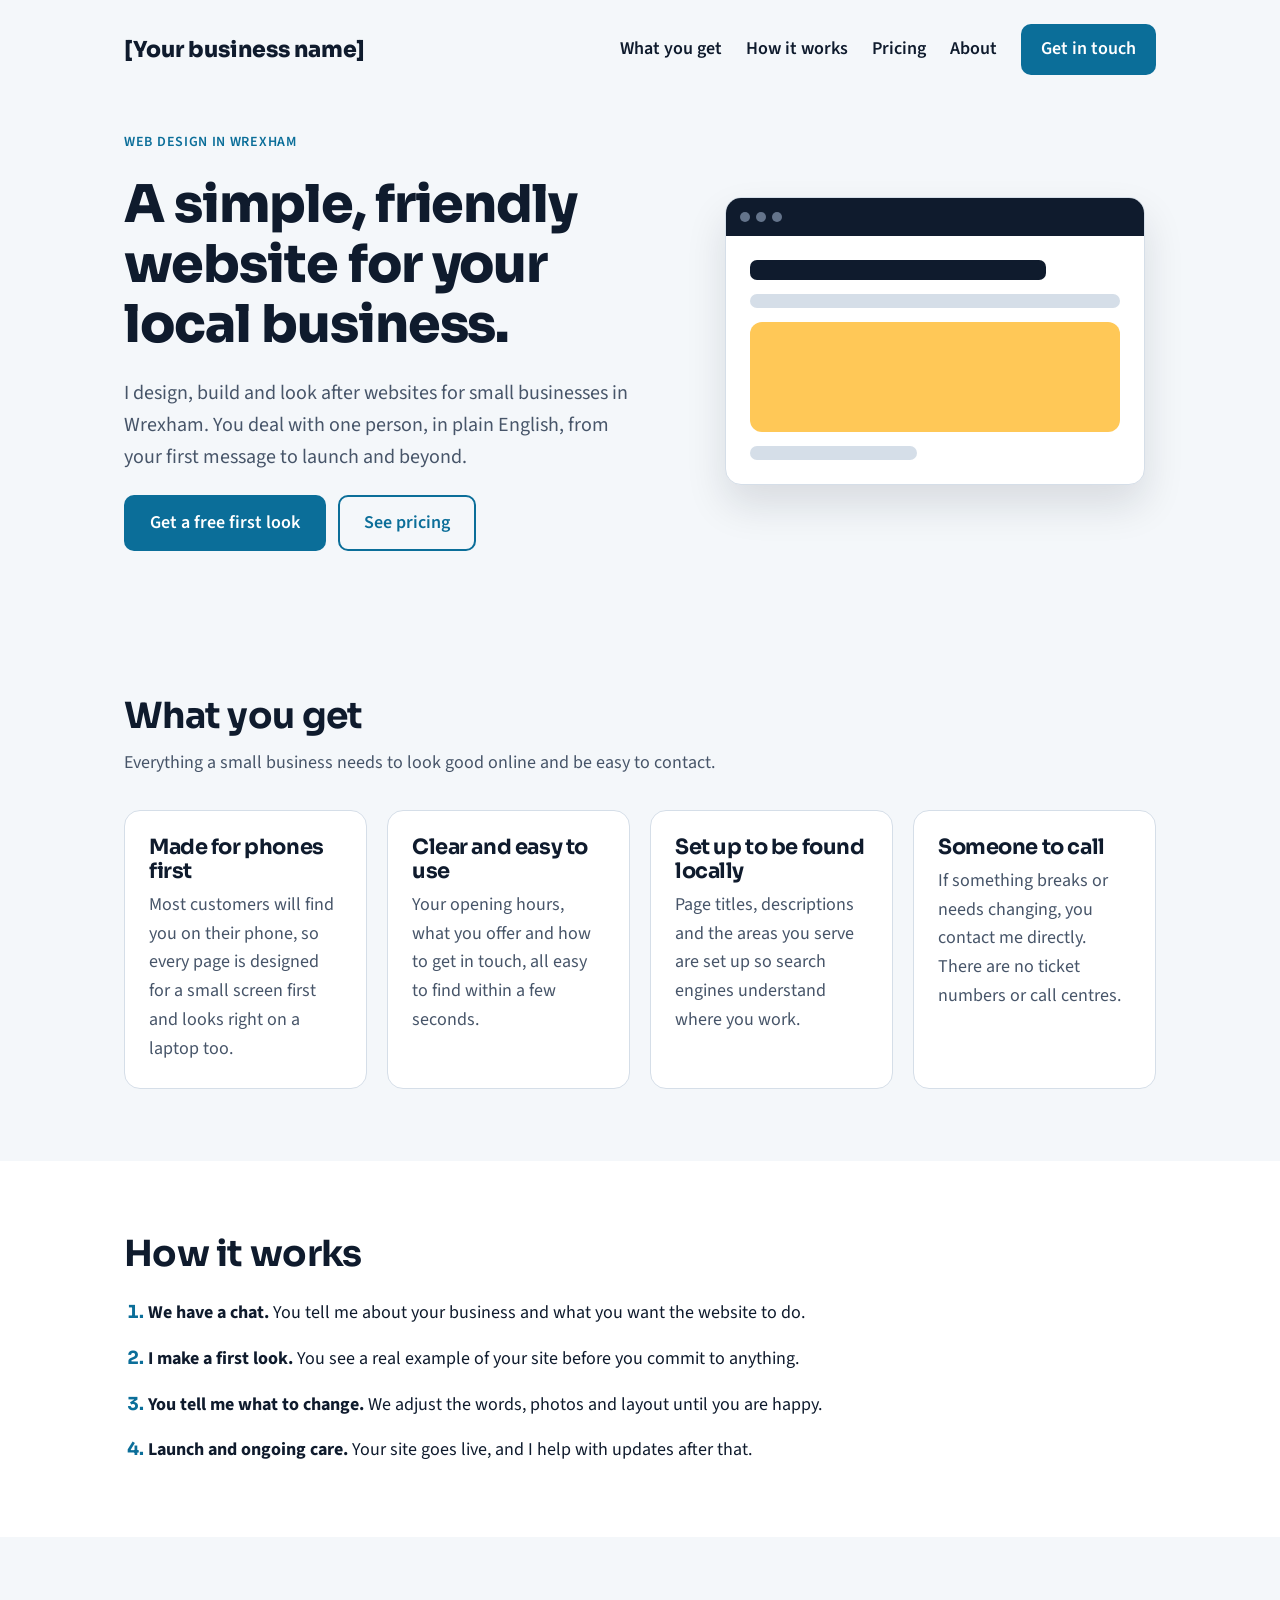
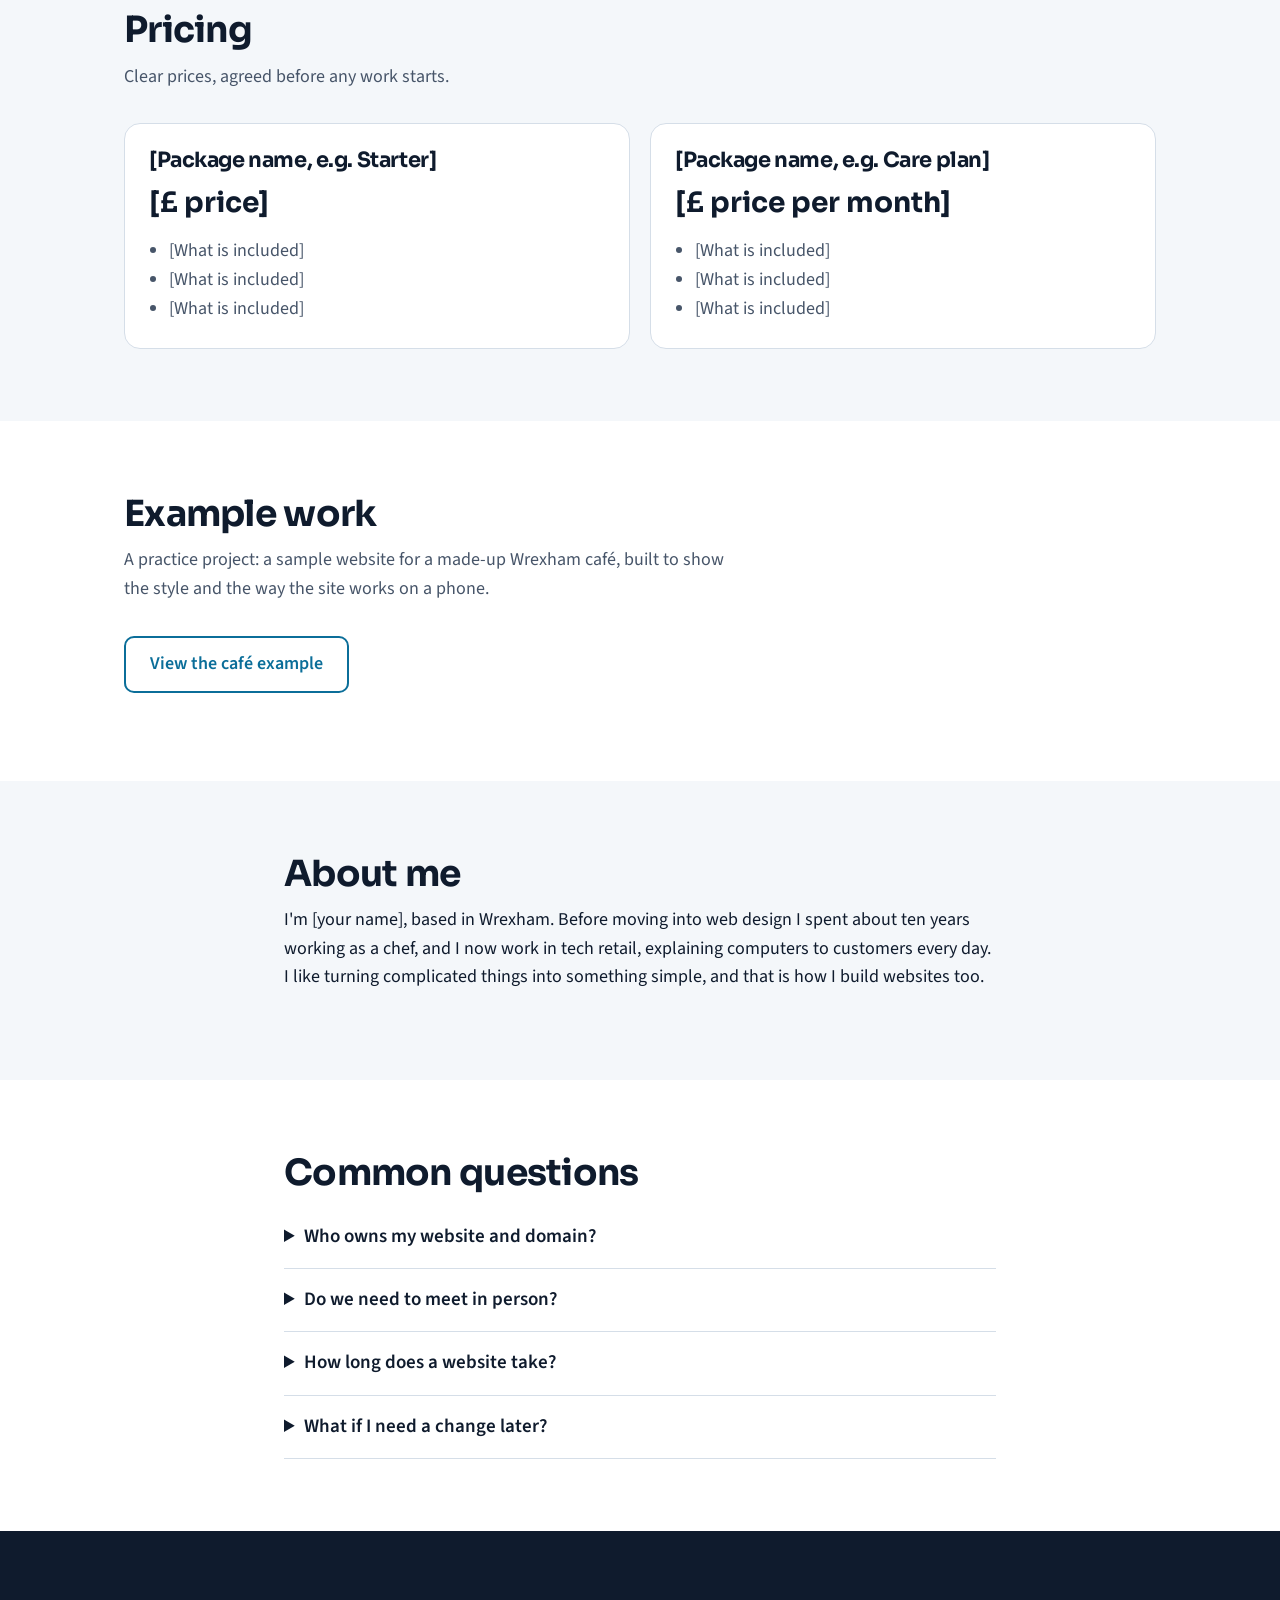
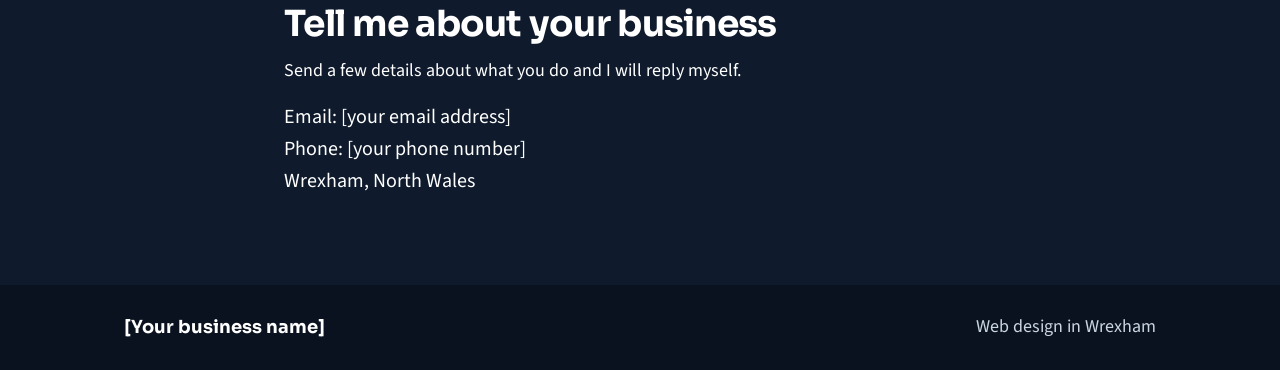
==== index.html @ 9fd96e90 "Add first version of the business website" ====
<!DOCTYPE html>
<html lang="en-GB">
<head>
  <meta charset="utf-8">
  <meta name="viewport" content="width=device-width, initial-scale=1">
  <title>Web design for Wrexham businesses</title>
  <meta name="description" content="Simple, friendly websites for small businesses in Wrexham, made and looked after by one local person.">
  <link rel="preconnect" href="https://fonts.googleapis.com">
  <link rel="stylesheet" href="https://fonts.googleapis.com/css2?family=Sora:wght@600;700;800&family=Source+Sans+3:wght@400;600&display=swap">
  <link rel="stylesheet" href="styles.css">
</head>
<body>

  <!-- HOW TO EDIT: anything in [square brackets] is a placeholder. Replace it with your real details. -->

  <header class="site-header">
    <a class="brand" href="#top">[Your business name]</a>
    <nav>
      <a href="#services">What you get</a>
      <a href="#process">How it works</a>
      <a href="#pricing">Pricing</a>
      <a href="#about">About</a>
      <a class="button" href="#contact">Get in touch</a>
    </nav>
  </header>

  <main>
    <section id="top" class="hero">
      <div class="hero-text">
        <p class="eyebrow">Web design in Wrexham</p>
        <h1>A simple, friendly website for your local business.</h1>
        <p class="lead">I design, build and look after websites for small businesses in Wrexham. You deal with one person, in plain English, from your first message to launch and beyond.</p>
        <div class="button-row">
          <a class="button" href="#contact">Get a free first look</a>
          <a class="button outline" href="#pricing">See pricing</a>
        </div>
      </div>
      <div class="hero-card" aria-hidden="true">
        <div class="browser">
          <div class="browser-bar"><span></span><span></span><span></span></div>
          <div class="browser-body">
            <div class="line wide"></div>
            <div class="line"></div>
            <div class="block"></div>
            <div class="line short"></div>
          </div>
        </div>
      </div>
    </section>

    <section id="services" class="section">
      <div class="container">
        <h2>What you get</h2>
        <p class="section-intro">Everything a small business needs to look good online and be easy to contact.</p>
        <div class="cards">
          <article class="card">
            <h3>Made for phones first</h3>
            <p>Most customers will find you on their phone, so every page is designed for a small screen first and looks right on a laptop too.</p>
          </article>
          <article class="card">
            <h3>Clear and easy to use</h3>
            <p>Your opening hours, what you offer and how to get in touch, all easy to find within a few seconds.</p>
          </article>
          <article class="card">
            <h3>Set up to be found locally</h3>
            <p>Page titles, descriptions and the areas you serve are set up so search engines understand where you work.</p>
          </article>
          <article class="card">
            <h3>Someone to call</h3>
            <p>If something breaks or needs changing, you contact me directly. There are no ticket numbers or call centres.</p>
          </article>
        </div>
      </div>
    </section>

    <section id="process" class="section alt">
      <div class="container">
        <h2>How it works</h2>
        <ol class="steps">
          <li><strong>We have a chat.</strong> You tell me about your business and what you want the website to do.</li>
          <li><strong>I make a first look.</strong> You see a real example of your site before you commit to anything.</li>
          <li><strong>You tell me what to change.</strong> We adjust the words, photos and layout until you are happy.</li>
          <li><strong>Launch and ongoing care.</strong> Your site goes live, and I help with updates after that.</li>
        </ol>
      </div>
    </section>

    <section id="pricing" class="section">
      <div class="container">
        <h2>Pricing</h2>
        <p class="section-intro">Clear prices, agreed before any work starts.</p>
        <div class="cards two">
          <article class="card">
            <h3>[Package name, e.g. Starter]</h3>
            <p class="price">[£ price]</p>
            <ul>
              <li>[What is included]</li>
              <li>[What is included]</li>
              <li>[What is included]</li>
            </ul>
          </article>
          <article class="card">
            <h3>[Package name, e.g. Care plan]</h3>
            <p class="price">[£ price per month]</p>
            <ul>
              <li>[What is included]</li>
              <li>[What is included]</li>
              <li>[What is included]</li>
            </ul>
          </article>
        </div>
      </div>
    </section>

    <section id="work" class="section alt">
      <div class="container">
        <h2>Example work</h2>
        <p class="section-intro">A practice project: a sample website for a made-up Wrexham café, built to show the style and the way the site works on a phone.</p>
        <p><a class="button outline" href="[link to your practice site]">View the café example</a></p>
      </div>
    </section>

    <section id="about" class="section">
      <div class="container narrow">
        <h2>About me</h2>
        <!-- DRAFT: check this is true and say it in your own words before publishing. -->
        <p>I'm [your name], based in Wrexham. Before moving into web design I spent about ten years working as a chef, and I now work in tech retail, explaining computers to customers every day. I like turning complicated things into something simple, and that is how I build websites too.</p>
      </div>
    </section>

    <section class="section alt">
      <div class="container narrow">
        <h2>Common questions</h2>
        <details>
          <summary>Who owns my website and domain?</summary>
          <p>[Check and confirm: for example, "You do. Your domain is registered in your name."]</p>
        </details>
        <details>
          <summary>Do we need to meet in person?</summary>
          <p>[Your answer, e.g. "Happy to meet locally, or we can do everything by phone and email."]</p>
        </details>
        <details>
          <summary>How long does a website take?</summary>
          <p>[Your typical timescale]</p>
        </details>
        <details>
          <summary>What if I need a change later?</summary>
          <p>[Your answer, e.g. "Just message me and I will make it."]</p>
        </details>
      </div>
    </section>

    <section id="contact" class="section contact">
      <div class="container narrow">
        <h2>Tell me about your business</h2>
        <p>Send a few details about what you do and I will reply myself.</p>
        <p class="contact-lines">
          Email: [your email address]<br>
          Phone: [your phone number]<br>
          Wrexham, North Wales
        </p>
      </div>
    </section>
  </main>

  <footer class="site-footer">
    <div class="container footer-inner">
      <span class="brand-small">[Your business name]</span>
      <span>Web design in Wrexham</span>
    </div>
  </footer>

</body>
</html>
---- styles.css ----
/* The colours and fonts are listed here. Change them and the whole site changes. */
:root {
  --ink: #0F1B2D;
  --ground: #F4F7FA;
  --white: #FFFFFF;
  --accent: #0B6E99;
  --accent-dark: #084F70;
  --highlight: #FFC857;
  --muted: #475569;
  --line: #D5DEE8;
  --display: 'Sora', system-ui, sans-serif;
  --body: 'Source Sans 3', system-ui, sans-serif;
}

* { box-sizing: border-box; }

body {
  margin: 0;
  background: var(--ground);
  color: var(--ink);
  font-family: var(--body);
  font-size: 18px;
  line-height: 1.6;
}

a { color: var(--accent); }
a:hover { color: var(--accent-dark); }
:focus-visible { outline: 3px solid var(--highlight); outline-offset: 3px; }

.container { max-width: 1080px; margin: 0 auto; padding: 0 24px; }
.container.narrow { max-width: 760px; }

h1, h2, h3 { font-family: var(--display); letter-spacing: -0.02em; margin: 0; line-height: 1.15; }
h2 { font-size: 36px; margin-bottom: 12px; }
h3 { font-size: 21px; margin-bottom: 8px; }
p { margin: 0 0 16px; }

/* Header */
.site-header {
  display: flex; flex-wrap: wrap; align-items: center; justify-content: space-between;
  gap: 16px; max-width: 1080px; margin: 0 auto; padding: 24px;
}
.brand { font-family: var(--display); font-weight: 800; font-size: 22px; color: var(--ink); text-decoration: none; }
.site-header nav { display: flex; flex-wrap: wrap; gap: 4px 24px; align-items: center; }
.site-header nav a { color: var(--ink); text-decoration: none; font-weight: 600; padding: 10px 0; }
.site-header nav a.button { color: var(--white); padding: 11px 20px; }

/* Buttons */
.button {
  display: inline-block; background: var(--accent); color: var(--white);
  text-decoration: none; font-weight: 600; padding: 14px 26px; border-radius: 10px;
}
.button:hover { background: var(--accent-dark); color: var(--white); }
.button.outline { background: transparent; color: var(--accent); border: 2px solid var(--accent); padding: 12px 24px; }
.button.outline:hover { background: var(--accent); color: var(--white); }
.button-row { display: flex; flex-wrap: wrap; gap: 12px; }

/* Hero */
.hero {
  max-width: 1080px; margin: 0 auto; padding: 32px 24px 72px;
  display: flex; flex-wrap: wrap; gap: 48px; align-items: center;
}
.hero-text { flex: 1 1 420px; display: flex; flex-direction: column; gap: 22px; }
.eyebrow { margin: 0; font-weight: 600; color: var(--accent); letter-spacing: 0.05em; text-transform: uppercase; font-size: 14px; }
.hero h1 { font-weight: 800; font-size: 52px; text-wrap: balance; }
.lead { margin: 0; max-width: 520px; font-size: 20px; color: var(--muted); }

/* Simple picture of a web page in a browser window (drawn with CSS, no image file needed) */
.hero-card { flex: 1 1 320px; display: flex; justify-content: center; }
.browser { width: 100%; max-width: 420px; background: var(--white); border-radius: 16px; border: 1px solid var(--line); box-shadow: 0 20px 40px rgba(15, 27, 45, 0.12); overflow: hidden; }
.browser-bar { display: flex; gap: 6px; padding: 14px; background: var(--ink); }
.browser-bar span { width: 10px; height: 10px; border-radius: 50%; background: #64748B; }
.browser-body { padding: 24px; display: flex; flex-direction: column; gap: 14px; }
.line { height: 14px; border-radius: 7px; background: var(--line); }
.line.wide { width: 80%; height: 20px; background: var(--ink); }
.line.short { width: 45%; }
.block { height: 110px; border-radius: 12px; background: var(--highlight); }

/* Sections */
.section { padding: 72px 0; }
.section.alt { background: var(--white); }
.section-intro { color: var(--muted); margin-bottom: 32px; max-width: 620px; }

.cards { display: grid; grid-template-columns: repeat(4, minmax(0, 1fr)); gap: 20px; }
.cards.two { grid-template-columns: repeat(2, minmax(0, 1fr)); }
.card { background: var(--white); border: 1px solid var(--line); border-radius: 16px; padding: 24px; }
.section.alt .card { background: var(--ground); }
.card p { color: var(--muted); margin: 0; }
.card ul { margin: 0; padding-left: 20px; color: var(--muted); }
.price { font-family: var(--display); font-weight: 700; font-size: 28px; color: var(--ink) !important; margin-bottom: 12px !important; }

.steps { margin: 24px 0 0; padding-left: 24px; display: grid; gap: 16px; max-width: 760px; }
.steps li::marker { font-family: var(--display); font-weight: 700; color: var(--accent); }

details { border-bottom: 1px solid var(--line); padding: 16px 0; }
summary { cursor: pointer; font-weight: 600; font-size: 19px; }
details p { margin: 12px 0 0; color: var(--muted); }

.contact { background: var(--ink); color: var(--white); }
.contact h2, .contact p { color: var(--white); }
.contact-lines { font-size: 20px; }

/* Footer */
.site-footer { background: #0A1220; color: #CBD5E1; padding: 28px 0; }
.footer-inner { display: flex; flex-wrap: wrap; justify-content: space-between; gap: 12px; }
.brand-small { font-family: var(--display); font-weight: 700; color: var(--white); }

/* Tablets and phones */
@media (max-width: 900px) {
  .cards { grid-template-columns: repeat(2, minmax(0, 1fr)); }
}
@media (max-width: 600px) {
  .cards, .cards.two { grid-template-columns: 1fr; }
  .hero h1 { font-size: 38px; }
  h2 { font-size: 30px; }
}
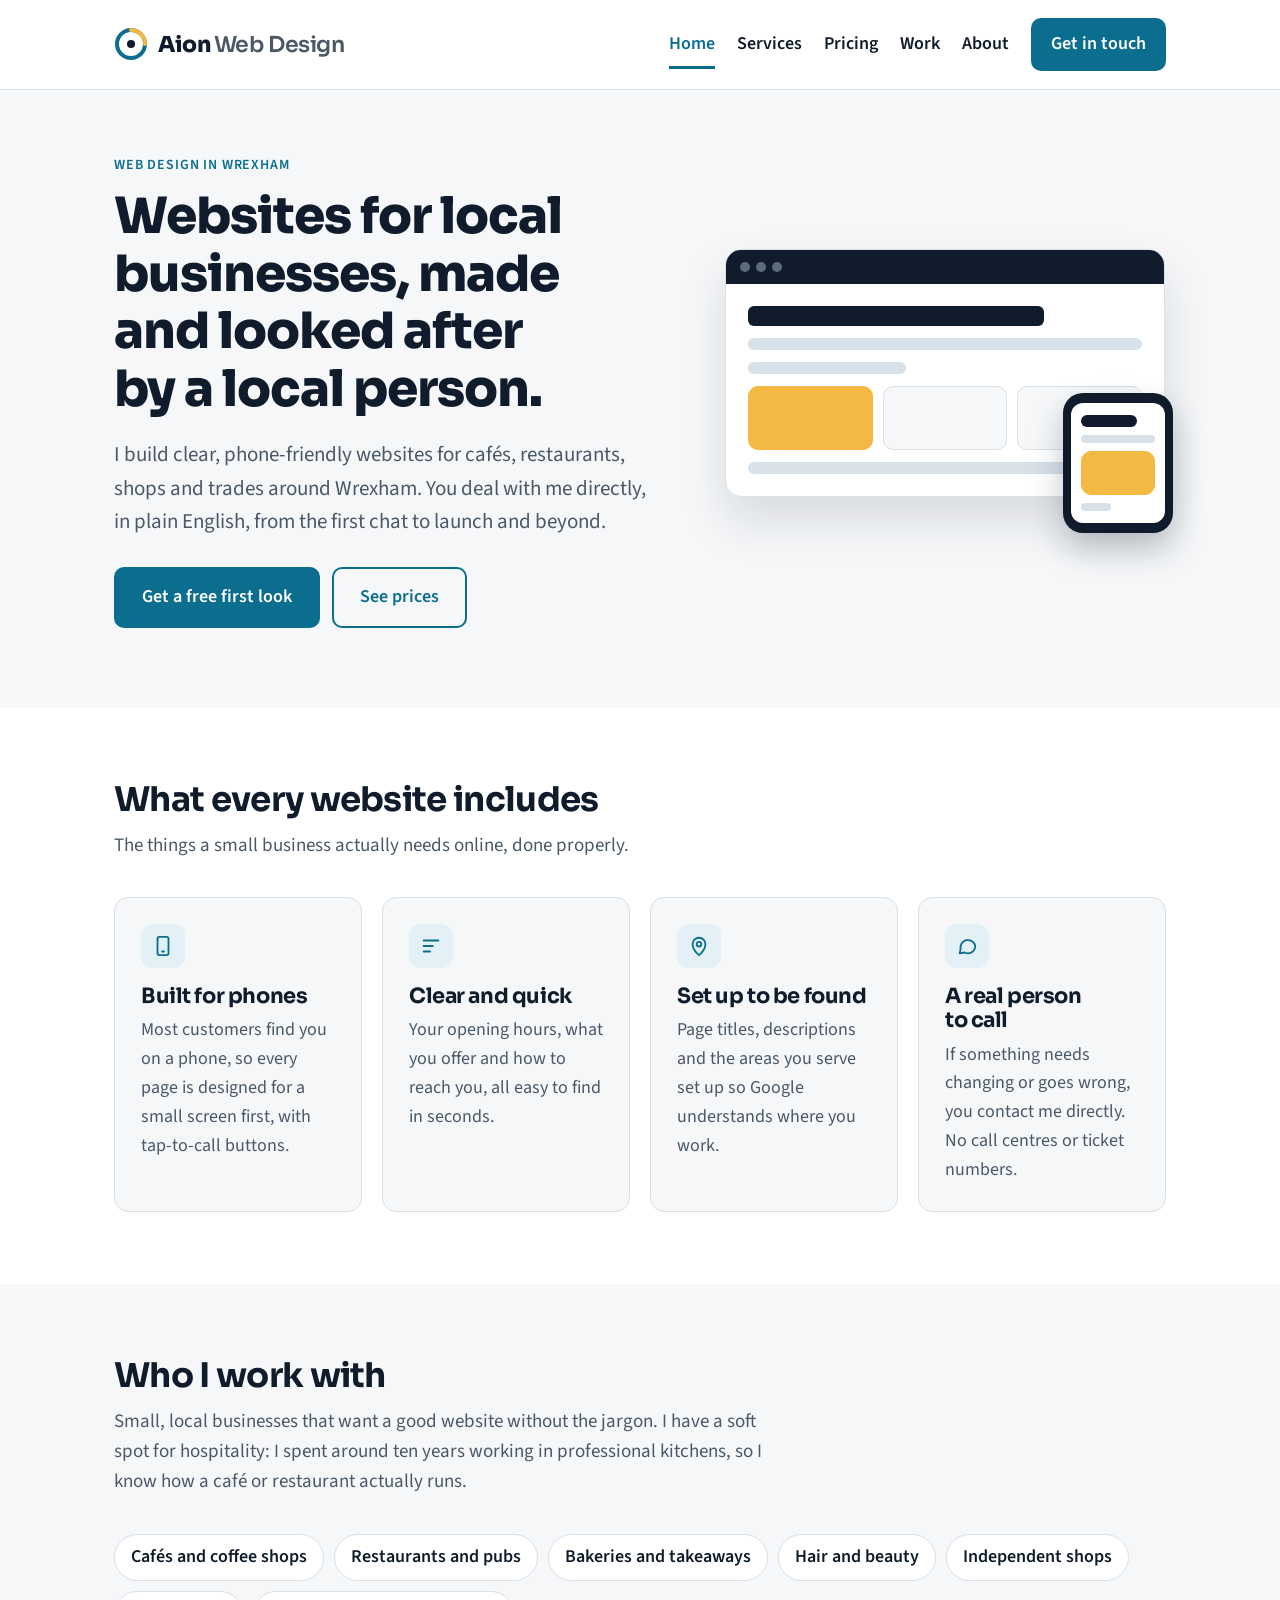
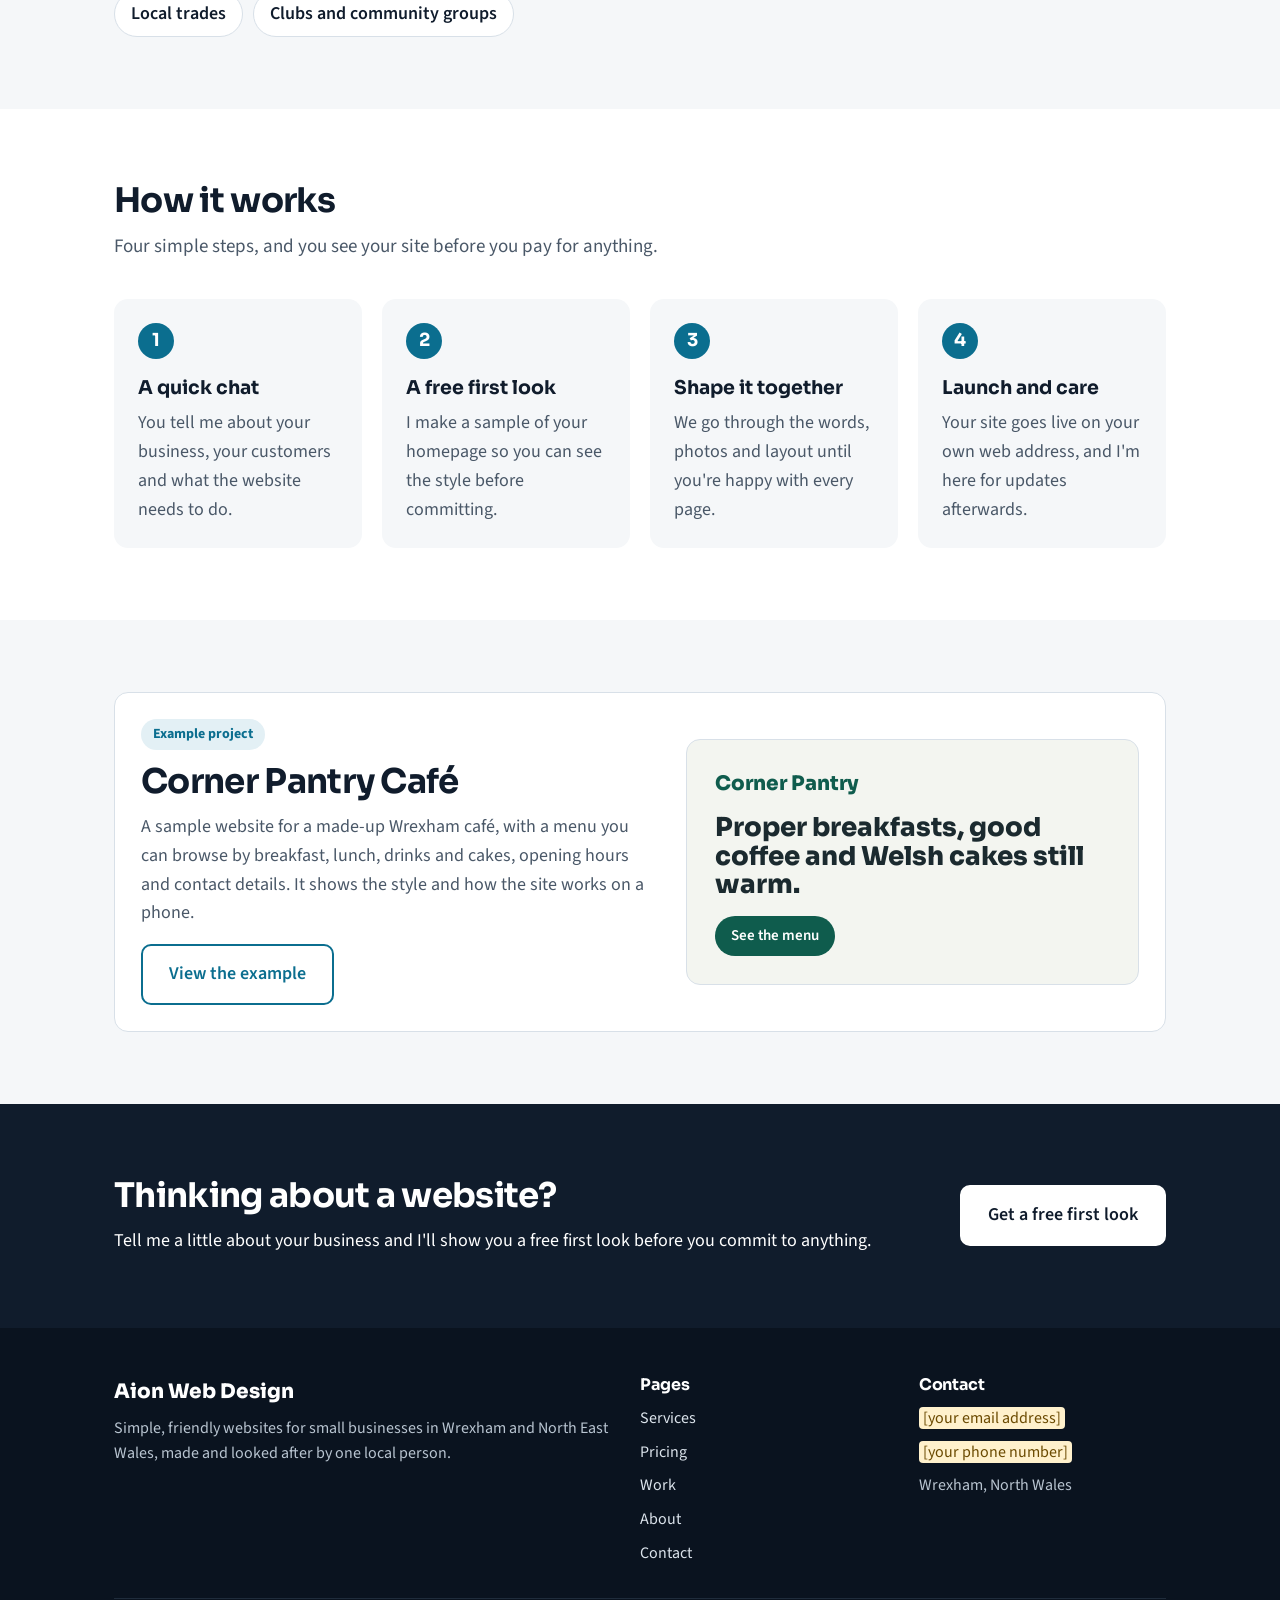
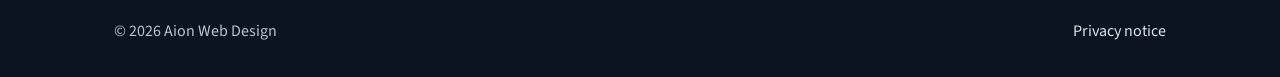
==== commit fd4fd016: "Build full first draft of the Aion Web Design site" ====
--- a/index.html
+++ b/index.html
@@ -3,172 +3,182 @@
 <head>
   <meta charset="utf-8">
   <meta name="viewport" content="width=device-width, initial-scale=1">
-  <title>Web design for Wrexham businesses</title>
-  <meta name="description" content="Simple, friendly websites for small businesses in Wrexham, made and looked after by one local person.">
+  <title>Aion Web Design | Websites for Wrexham businesses</title>
+  <meta name="description" content="Simple, friendly websites for cafés, restaurants, shops and trades in Wrexham, made and looked after by one local person.">
+  <link rel="icon" href="favicon.svg" type="image/svg+xml">
   <link rel="preconnect" href="https://fonts.googleapis.com">
-  <link rel="stylesheet" href="https://fonts.googleapis.com/css2?family=Sora:wght@600;700;800&family=Source+Sans+3:wght@400;600&display=swap">
+  <link rel="preconnect" href="https://fonts.gstatic.com" crossorigin>
+  <link rel="stylesheet" href="https://fonts.googleapis.com/css2?family=Sora:wght@600;700;800&family=Source+Sans+3:wght@400;600;700&display=swap">
   <link rel="stylesheet" href="styles.css">
 </head>
 <body>
-
-  <!-- HOW TO EDIT: anything in [square brackets] is a placeholder. Replace it with your real details. -->
+  <a class="skip-link" href="#main">Skip to content</a>
 
   <header class="site-header">
-    <a class="brand" href="#top">[Your business name]</a>
-    <nav>
-      <a href="#services">What you get</a>
-      <a href="#process">How it works</a>
-      <a href="#pricing">Pricing</a>
-      <a href="#about">About</a>
-      <a class="button" href="#contact">Get in touch</a>
-    </nav>
+    <div class="container header-inner">
+      <a class="brand" href="index.html" aria-label="Aion Web Design home">
+        <svg width="34" height="34" viewBox="0 0 34 34" aria-hidden="true"><circle cx="17" cy="17" r="14" fill="none" stroke="#0B6E8F" stroke-width="4"/><path d="M17 3a14 14 0 0 1 14 14" fill="none" stroke="#F4B942" stroke-width="4" stroke-linecap="round"/><circle cx="17" cy="17" r="4" fill="#101C2C"/></svg>
+        <span>Aion <span class="brand-sub">Web Design</span></span>
+      </a>
+      <nav class="site-nav" aria-label="Main">
+        <a href="index.html" aria-current="page">Home</a>
+        <a href="services.html">Services</a>
+        <a href="pricing.html">Pricing</a>
+        <a href="work.html">Work</a>
+        <a href="about.html">About</a>
+        <a class="button" href="contact.html">Get in touch</a>
+      </nav>
+    </div>
   </header>
 
-  <main>
-    <section id="top" class="hero">
-      <div class="hero-text">
-        <p class="eyebrow">Web design in Wrexham</p>
-        <h1>A simple, friendly website for your local business.</h1>
-        <p class="lead">I design, build and look after websites for small businesses in Wrexham. You deal with one person, in plain English, from your first message to launch and beyond.</p>
-        <div class="button-row">
-          <a class="button" href="#contact">Get a free first look</a>
-          <a class="button outline" href="#pricing">See pricing</a>
+  <main id="main">
+
+    <section class="hero">
+      <div class="container hero-inner">
+        <div class="hero-text">
+          <p class="eyebrow">Web design in Wrexham</p>
+          <h1>Websites for local businesses, made and looked after by a local person.</h1>
+          <p class="lead">I build clear, phone-friendly websites for cafés, restaurants, shops and trades around Wrexham. You deal with me directly, in plain English, from the first chat to launch and beyond.</p>
+          <div class="button-row">
+            <a class="button" href="contact.html">Get a free first look</a>
+            <a class="button outline" href="pricing.html">See prices</a>
+          </div>
         </div>
-      </div>
-      <div class="hero-card" aria-hidden="true">
-        <div class="browser">
-          <div class="browser-bar"><span></span><span></span><span></span></div>
-          <div class="browser-body">
-            <div class="line wide"></div>
-            <div class="line"></div>
-            <div class="block"></div>
-            <div class="line short"></div>
+        <div class="hero-art" aria-hidden="true">
+          <div class="mock">
+            <div class="browser">
+              <div class="browser-bar"><span></span><span></span><span></span></div>
+              <div class="browser-body">
+                <div class="bar title"></div>
+                <div class="bar"></div>
+                <div class="bar short"></div>
+                <div class="tile-row"><div class="tile warm"></div><div class="tile"></div><div class="tile"></div></div>
+                <div class="bar"></div>
+              </div>
+            </div>
+            <div class="phone">
+              <div class="phone-screen">
+                <div class="bar title"></div>
+                <div class="bar"></div>
+                <div class="tile warm"></div>
+                <div class="bar short"></div>
+              </div>
+            </div>
           </div>
         </div>
       </div>
     </section>
 
-    <section id="services" class="section">
+    <section class="section white">
       <div class="container">
-        <h2>What you get</h2>
-        <p class="section-intro">Everything a small business needs to look good online and be easy to contact.</p>
-        <div class="cards">
-          <article class="card">
-            <h3>Made for phones first</h3>
-            <p>Most customers will find you on their phone, so every page is designed for a small screen first and looks right on a laptop too.</p>
-          </article>
-          <article class="card">
-            <h3>Clear and easy to use</h3>
-            <p>Your opening hours, what you offer and how to get in touch, all easy to find within a few seconds.</p>
-          </article>
-          <article class="card">
-            <h3>Set up to be found locally</h3>
-            <p>Page titles, descriptions and the areas you serve are set up so search engines understand where you work.</p>
-          </article>
-          <article class="card">
-            <h3>Someone to call</h3>
-            <p>If something breaks or needs changing, you contact me directly. There are no ticket numbers or call centres.</p>
-          </article>
+        <div class="section-head">
+          <h2>What every website includes</h2>
+          <p>The things a small business actually needs online, done properly.</p>
+        </div>
+        <div class="grid four">
+          <article class="card"><div class="icon"><svg width="22" height="22" viewBox="0 0 24 24" fill="none" stroke="currentColor" stroke-width="2" stroke-linecap="round" stroke-linejoin="round" aria-hidden="true"><rect x="6" y="2" width="12" height="20" rx="2"/><path d="M11 18h2"/></svg></div><h3>Built for phones</h3><p>Most customers find you on a phone, so every page is designed for a small screen first, with tap-to-call buttons.</p></article>
+          <article class="card"><div class="icon"><svg width="22" height="22" viewBox="0 0 24 24" fill="none" stroke="currentColor" stroke-width="2" stroke-linecap="round" stroke-linejoin="round" aria-hidden="true"><path d="M4 6h16M4 12h10M4 18h7"/></svg></div><h3>Clear and quick</h3><p>Your opening hours, what you offer and how to reach you, all easy to find in seconds.</p></article>
+          <article class="card"><div class="icon"><svg width="22" height="22" viewBox="0 0 24 24" fill="none" stroke="currentColor" stroke-width="2" stroke-linecap="round" stroke-linejoin="round" aria-hidden="true"><path d="M12 22s7-6.2 7-12a7 7 0 0 0-14 0c0 5.8 7 12 7 12z"/><circle cx="12" cy="10" r="2.5"/></svg></div><h3>Set up to be found</h3><p>Page titles, descriptions and the areas you serve set up so Google understands where you work.</p></article>
+          <article class="card"><div class="icon"><svg width="22" height="22" viewBox="0 0 24 24" fill="none" stroke="currentColor" stroke-width="2" stroke-linecap="round" stroke-linejoin="round" aria-hidden="true"><path d="M21 12a8 8 0 0 1-11.6 7.1L4 20l1-4.6A8 8 0 1 1 21 12z"/></svg></div><h3>A real person to call</h3><p>If something needs changing or goes wrong, you contact me directly. No call centres or ticket numbers.</p></article>
         </div>
       </div>
     </section>
 
-    <section id="process" class="section alt">
+    <section class="section">
       <div class="container">
-        <h2>How it works</h2>
+        <div class="section-head">
+          <h2>Who I work with</h2>
+          <p>Small, local businesses that want a good website without the jargon. I have a soft spot for hospitality: I spent around ten years working in professional kitchens, so I know how a café or restaurant actually runs.</p>
+        </div>
+        <div class="chips">
+          <span class="chip">Cafés and coffee shops</span>
+          <span class="chip">Restaurants and pubs</span>
+          <span class="chip">Bakeries and takeaways</span>
+          <span class="chip">Hair and beauty</span>
+          <span class="chip">Independent shops</span>
+          <span class="chip">Local trades</span>
+          <span class="chip">Clubs and community groups</span>
+        </div>
+      </div>
+    </section>
+
+    <section class="section white">
+      <div class="container">
+        <div class="section-head">
+          <h2>How it works</h2>
+          <p>Four simple steps, and you see your site before you pay for anything.</p>
+        </div>
         <ol class="steps">
-          <li><strong>We have a chat.</strong> You tell me about your business and what you want the website to do.</li>
-          <li><strong>I make a first look.</strong> You see a real example of your site before you commit to anything.</li>
-          <li><strong>You tell me what to change.</strong> We adjust the words, photos and layout until you are happy.</li>
-          <li><strong>Launch and ongoing care.</strong> Your site goes live, and I help with updates after that.</li>
+          <li><strong>A quick chat</strong><span>You tell me about your business, your customers and what the website needs to do.</span></li>
+          <li><strong>A free first look</strong><span>I make a sample of your homepage so you can see the style before committing.</span></li>
+          <li><strong>Shape it together</strong><span>We go through the words, photos and layout until you're happy with every page.</span></li>
+          <li><strong>Launch and care</strong><span>Your site goes live on your own web address, and I'm here for updates afterwards.</span></li>
         </ol>
       </div>
     </section>
 
-    <section id="pricing" class="section">
+    <section class="section">
       <div class="container">
-        <h2>Pricing</h2>
-        <p class="section-intro">Clear prices, agreed before any work starts.</p>
-        <div class="cards two">
-          <article class="card">
-            <h3>[Package name, e.g. Starter]</h3>
-            <p class="price">[£ price]</p>
-            <ul>
-              <li>[What is included]</li>
-              <li>[What is included]</li>
-              <li>[What is included]</li>
-            </ul>
-          </article>
-          <article class="card">
-            <h3>[Package name, e.g. Care plan]</h3>
-            <p class="price">[£ price per month]</p>
-            <ul>
-              <li>[What is included]</li>
-              <li>[What is included]</li>
-              <li>[What is included]</li>
-            </ul>
-          </article>
+        <div class="card work-card">
+          <div class="work-text">
+            <span class="tag">Example project</span>
+            <h2>Corner Pantry Café</h2>
+            <p class="muted">A sample website for a made-up Wrexham café, with a menu you can browse by breakfast, lunch, drinks and cakes, opening hours and contact details. It shows the style and how the site works on a phone.</p>
+            <a class="button outline" href="examples/corner-pantry/index.html">View the example</a>
+          </div>
+          <div class="work-art" aria-hidden="true">
+            <div class="cafe-preview">
+              <div class="cp-brand">Corner Pantry</div>
+              <div class="cp-title">Proper breakfasts, good coffee and Welsh cakes still warm.</div>
+              <span class="cp-pill">See the menu</span>
+            </div>
+          </div>
         </div>
       </div>
     </section>
 
-    <section id="work" class="section alt">
-      <div class="container">
-        <h2>Example work</h2>
-        <p class="section-intro">A practice project: a sample website for a made-up Wrexham café, built to show the style and the way the site works on a phone.</p>
-        <p><a class="button outline" href="[link to your practice site]">View the café example</a></p>
-      </div>
-    </section>
-
-    <section id="about" class="section">
-      <div class="container narrow">
-        <h2>About me</h2>
-        <!-- DRAFT: check this is true and say it in your own words before publishing. -->
-        <p>I'm [your name], based in Wrexham. Before moving into web design I spent about ten years working as a chef, and I now work in tech retail, explaining computers to customers every day. I like turning complicated things into something simple, and that is how I build websites too.</p>
-      </div>
-    </section>
-
-    <section class="section alt">
-      <div class="container narrow">
-        <h2>Common questions</h2>
-        <details>
-          <summary>Who owns my website and domain?</summary>
-          <p>[Check and confirm: for example, "You do. Your domain is registered in your name."]</p>
-        </details>
-        <details>
-          <summary>Do we need to meet in person?</summary>
-          <p>[Your answer, e.g. "Happy to meet locally, or we can do everything by phone and email."]</p>
-        </details>
-        <details>
-          <summary>How long does a website take?</summary>
-          <p>[Your typical timescale]</p>
-        </details>
-        <details>
-          <summary>What if I need a change later?</summary>
-          <p>[Your answer, e.g. "Just message me and I will make it."]</p>
-        </details>
-      </div>
-    </section>
-
-    <section id="contact" class="section contact">
-      <div class="container narrow">
-        <h2>Tell me about your business</h2>
-        <p>Send a few details about what you do and I will reply myself.</p>
-        <p class="contact-lines">
-          Email: [your email address]<br>
-          Phone: [your phone number]<br>
-          Wrexham, North Wales
-        </p>
+    <section class="section dark cta">
+      <div class="container cta-inner">
+        <div>
+          <h2>Thinking about a website?</h2>
+          <p>Tell me a little about your business and I'll show you a free first look before you commit to anything.</p>
+        </div>
+        <a class="button light" href="contact.html">Get a free first look</a>
       </div>
     </section>
   </main>
 
   <footer class="site-footer">
-    <div class="container footer-inner">
-      <span class="brand-small">[Your business name]</span>
-      <span>Web design in Wrexham</span>
+    <div class="container">
+      <div class="footer-grid">
+        <div>
+          <p class="footer-brand">Aion Web Design</p>
+          <p>Simple, friendly websites for small businesses in Wrexham and North East Wales, made and looked after by one local person.</p>
+        </div>
+        <div>
+          <h3>Pages</h3>
+          <ul class="footer-links">
+            <li><a href="services.html">Services</a></li>
+            <li><a href="pricing.html">Pricing</a></li>
+            <li><a href="work.html">Work</a></li>
+            <li><a href="about.html">About</a></li>
+            <li><a href="contact.html">Contact</a></li>
+          </ul>
+        </div>
+        <div>
+          <h3>Contact</h3>
+          <ul class="footer-links">
+            <li><span class="todo">[your email address]</span></li>
+            <li><span class="todo">[your phone number]</span></li>
+            <li>Wrexham, North Wales</li>
+          </ul>
+        </div>
+      </div>
+      <div class="footer-bottom">
+        <span>&copy; 2026 Aion Web Design</span>
+        <a href="privacy.html">Privacy notice</a>
+      </div>
     </div>
   </footer>
-
 </body>
 </html>
--- a/styles.css
+++ b/styles.css
@@ -1,18 +1,24 @@
-/* The colours and fonts are listed here. Change them and the whole site changes. */
+/* =========================================================
+   Aion Web Design: shared styles for every page
+   Change the colours and fonts here and the whole site follows.
+   ========================================================= */
 :root {
-  --ink: #0F1B2D;
-  --ground: #F4F7FA;
+  --ink: #101C2C;        /* main text and dark sections */
+  --ground: #F5F7F9;     /* page background */
   --white: #FFFFFF;
-  --accent: #0B6E99;
-  --accent-dark: #084F70;
-  --highlight: #FFC857;
-  --muted: #475569;
-  --line: #D5DEE8;
+  --accent: #0B6E8F;     /* buttons and links */
+  --accent-dark: #08506A;
+  --glow: #F4B942;       /* warm highlight */
+  --muted: #4A5868;      /* secondary text */
+  --line: #D8E0E8;       /* borders */
   --display: 'Sora', system-ui, sans-serif;
   --body: 'Source Sans 3', system-ui, sans-serif;
+  --radius: 14px;
 }
 
 * { box-sizing: border-box; }
+html { scroll-behavior: smooth; }
+@media (prefers-reduced-motion: reduce) { html { scroll-behavior: auto; } }
 
 body {
   margin: 0;
@@ -23,94 +29,167 @@
   line-height: 1.6;
 }
 
+img, svg { max-width: 100%; }
 a { color: var(--accent); }
 a:hover { color: var(--accent-dark); }
-:focus-visible { outline: 3px solid var(--highlight); outline-offset: 3px; }
+:focus-visible { outline: 3px solid var(--glow); outline-offset: 3px; border-radius: 4px; }
 
-.container { max-width: 1080px; margin: 0 auto; padding: 0 24px; }
-.container.narrow { max-width: 760px; }
+.skip-link { position: absolute; left: -9999px; top: 8px; background: var(--white); padding: 8px 14px; z-index: 10; }
+.skip-link:focus { left: 8px; }
 
-h1, h2, h3 { font-family: var(--display); letter-spacing: -0.02em; margin: 0; line-height: 1.15; }
-h2 { font-size: 36px; margin-bottom: 12px; }
-h3 { font-size: 21px; margin-bottom: 8px; }
+.container { max-width: 1100px; margin: 0 auto; padding: 0 24px; }
+.narrow { max-width: 760px; }
+
+h1, h2, h3 { font-family: var(--display); letter-spacing: -0.02em; line-height: 1.15; margin: 0; text-wrap: balance; }
+h1 { font-size: 50px; font-weight: 800; }
+h2 { font-size: 34px; font-weight: 700; margin-bottom: 12px; }
+h3 { font-size: 21px; font-weight: 700; margin-bottom: 8px; }
 p { margin: 0 0 16px; }
+.muted { color: var(--muted); }
+.eyebrow { margin: 0 0 12px; font-weight: 600; color: var(--accent); letter-spacing: 0.06em; text-transform: uppercase; font-size: 14px; }
 
-/* Header */
-.site-header {
-  display: flex; flex-wrap: wrap; align-items: center; justify-content: space-between;
-  gap: 16px; max-width: 1080px; margin: 0 auto; padding: 24px;
-}
-.brand { font-family: var(--display); font-weight: 800; font-size: 22px; color: var(--ink); text-decoration: none; }
-.site-header nav { display: flex; flex-wrap: wrap; gap: 4px 24px; align-items: center; }
-.site-header nav a { color: var(--ink); text-decoration: none; font-weight: 600; padding: 10px 0; }
-.site-header nav a.button { color: var(--white); padding: 11px 20px; }
+/* ---------- Header ---------- */
+.site-header { background: var(--white); border-bottom: 1px solid var(--line); }
+.header-inner { display: flex; flex-wrap: wrap; align-items: center; justify-content: space-between; gap: 12px 24px; padding-top: 18px; padding-bottom: 18px; }
+.brand { display: flex; align-items: center; gap: 10px; text-decoration: none; color: var(--ink); font-family: var(--display); font-weight: 800; font-size: 22px; letter-spacing: -0.02em; }
+.brand:hover { color: var(--ink); }
+.brand-sub { font-weight: 600; color: var(--muted); }
+.site-nav { display: flex; flex-wrap: wrap; align-items: center; gap: 4px 22px; }
+.site-nav a { color: var(--ink); text-decoration: none; font-weight: 600; padding: 10px 0; }
+.site-nav a[aria-current="page"] { color: var(--accent); box-shadow: inset 0 -3px 0 var(--accent); }
+.site-nav a.button { color: var(--white); padding: 10px 18px; box-shadow: none; }
 
-/* Buttons */
-.button {
-  display: inline-block; background: var(--accent); color: var(--white);
-  text-decoration: none; font-weight: 600; padding: 14px 26px; border-radius: 10px;
-}
-.button:hover { background: var(--accent-dark); color: var(--white); }
-.button.outline { background: transparent; color: var(--accent); border: 2px solid var(--accent); padding: 12px 24px; }
+/* ---------- Buttons ---------- */
+.button { display: inline-block; background: var(--accent); color: var(--white); text-decoration: none; font-weight: 600; padding: 14px 26px; border-radius: 10px; border: 2px solid var(--accent); }
+.button:hover { background: var(--accent-dark); border-color: var(--accent-dark); color: var(--white); }
+.button.outline { background: transparent; color: var(--accent); }
 .button.outline:hover { background: var(--accent); color: var(--white); }
+.button.light { background: var(--white); border-color: var(--white); color: var(--ink); }
+.button.light:hover { background: var(--glow); border-color: var(--glow); color: var(--ink); }
 .button-row { display: flex; flex-wrap: wrap; gap: 12px; }
 
-/* Hero */
-.hero {
-  max-width: 1080px; margin: 0 auto; padding: 32px 24px 72px;
-  display: flex; flex-wrap: wrap; gap: 48px; align-items: center;
-}
-.hero-text { flex: 1 1 420px; display: flex; flex-direction: column; gap: 22px; }
-.eyebrow { margin: 0; font-weight: 600; color: var(--accent); letter-spacing: 0.05em; text-transform: uppercase; font-size: 14px; }
-.hero h1 { font-weight: 800; font-size: 52px; text-wrap: balance; }
-.lead { margin: 0; max-width: 520px; font-size: 20px; color: var(--muted); }
+/* ---------- Hero ---------- */
+.hero { padding: 64px 0 80px; }
+.hero-inner { display: flex; flex-wrap: wrap; align-items: center; gap: 48px; }
+.hero-text { flex: 1 1 440px; }
+.hero-text h1 { margin-bottom: 20px; }
+.lead { font-size: 21px; color: var(--muted); max-width: 540px; margin-bottom: 28px; }
+.hero-art { flex: 1 1 320px; display: flex; justify-content: center; }
 
-/* Simple picture of a web page in a browser window (drawn with CSS, no image file needed) */
-.hero-card { flex: 1 1 320px; display: flex; justify-content: center; }
-.browser { width: 100%; max-width: 420px; background: var(--white); border-radius: 16px; border: 1px solid var(--line); box-shadow: 0 20px 40px rgba(15, 27, 45, 0.12); overflow: hidden; }
-.browser-bar { display: flex; gap: 6px; padding: 14px; background: var(--ink); }
-.browser-bar span { width: 10px; height: 10px; border-radius: 50%; background: #64748B; }
-.browser-body { padding: 24px; display: flex; flex-direction: column; gap: 14px; }
-.line { height: 14px; border-radius: 7px; background: var(--line); }
-.line.wide { width: 80%; height: 20px; background: var(--ink); }
-.line.short { width: 45%; }
-.block { height: 110px; border-radius: 12px; background: var(--highlight); }
+/* Picture of a site on a laptop and phone, drawn in CSS */
+.mock { position: relative; width: 100%; max-width: 440px; padding-bottom: 36px; }
+.browser { background: var(--white); border: 1px solid var(--line); border-radius: 16px; overflow: hidden; box-shadow: 0 24px 48px rgba(16, 28, 44, 0.12); }
+.browser-bar { display: flex; gap: 6px; padding: 12px 14px; background: var(--ink); }
+.browser-bar span { width: 10px; height: 10px; border-radius: 50%; background: #5B6B7D; }
+.browser-body { padding: 22px; display: flex; flex-direction: column; gap: 12px; }
+.bar { height: 12px; border-radius: 6px; background: var(--line); }
+.bar.title { height: 20px; width: 75%; background: var(--ink); }
+.bar.short { width: 40%; }
+.tile-row { display: grid; grid-template-columns: repeat(3, minmax(0, 1fr)); gap: 10px; }
+.tile { height: 64px; border-radius: 10px; background: var(--ground); border: 1px solid var(--line); }
+.tile.warm { background: var(--glow); border-color: var(--glow); }
+.phone { position: absolute; right: -8px; bottom: 0; width: 110px; background: var(--ink); border-radius: 20px; padding: 10px 8px; box-shadow: 0 16px 32px rgba(16, 28, 44, 0.25); }
+.phone-screen { background: var(--white); border-radius: 12px; padding: 12px 10px; display: flex; flex-direction: column; gap: 8px; }
+.phone-screen .bar { height: 8px; }
+.phone-screen .bar.title { height: 12px; }
+.phone-screen .tile { height: 44px; }
 
-/* Sections */
+/* ---------- Sections ---------- */
 .section { padding: 72px 0; }
-.section.alt { background: var(--white); }
-.section-intro { color: var(--muted); margin-bottom: 32px; max-width: 620px; }
+.section.white { background: var(--white); }
+.section.dark { background: var(--ink); color: var(--white); }
+.section.dark h2, .section.dark p { color: var(--white); }
+.section-head { max-width: 680px; margin-bottom: 36px; }
+.section-head p { color: var(--muted); font-size: 19px; }
+.page-head { padding: 56px 0 40px; background: var(--white); border-bottom: 1px solid var(--line); }
+.page-head p { font-size: 20px; color: var(--muted); max-width: 640px; margin: 16px 0 0; }
 
-.cards { display: grid; grid-template-columns: repeat(4, minmax(0, 1fr)); gap: 20px; }
-.cards.two { grid-template-columns: repeat(2, minmax(0, 1fr)); }
-.card { background: var(--white); border: 1px solid var(--line); border-radius: 16px; padding: 24px; }
-.section.alt .card { background: var(--ground); }
-.card p { color: var(--muted); margin: 0; }
-.card ul { margin: 0; padding-left: 20px; color: var(--muted); }
-.price { font-family: var(--display); font-weight: 700; font-size: 28px; color: var(--ink) !important; margin-bottom: 12px !important; }
+/* ---------- Cards and grids ---------- */
+.grid { display: grid; gap: 20px; }
+.grid.two { grid-template-columns: repeat(2, minmax(0, 1fr)); }
+.grid.three { grid-template-columns: repeat(3, minmax(0, 1fr)); }
+.grid.four { grid-template-columns: repeat(4, minmax(0, 1fr)); }
+.card { background: var(--white); border: 1px solid var(--line); border-radius: var(--radius); padding: 26px; }
+.section.white .card { background: var(--ground); }
+.card p:last-child, .card ul:last-child { margin-bottom: 0; }
+.card p { color: var(--muted); }
+.icon { width: 44px; height: 44px; border-radius: 12px; background: #E3F0F5; color: var(--accent); display: flex; align-items: center; justify-content: center; margin-bottom: 16px; }
 
-.steps { margin: 24px 0 0; padding-left: 24px; display: grid; gap: 16px; max-width: 760px; }
-.steps li::marker { font-family: var(--display); font-weight: 700; color: var(--accent); }
+.tick-list { list-style: none; margin: 0 0 16px; padding: 0; display: grid; gap: 10px; }
+.tick-list li { padding-left: 30px; position: relative; color: var(--muted); }
+.tick-list li::before { content: ""; position: absolute; left: 4px; top: 9px; width: 12px; height: 7px; border-left: 3px solid var(--accent); border-bottom: 3px solid var(--accent); transform: rotate(-45deg); }
 
-details { border-bottom: 1px solid var(--line); padding: 16px 0; }
-summary { cursor: pointer; font-weight: 600; font-size: 19px; }
+.chips { display: flex; flex-wrap: wrap; gap: 10px; }
+.chip { background: var(--white); border: 1px solid var(--line); border-radius: 999px; padding: 8px 16px; font-weight: 600; }
+
+/* ---------- Steps ---------- */
+.steps { list-style: none; margin: 0; padding: 0; display: grid; grid-template-columns: repeat(4, minmax(0, 1fr)); gap: 20px; counter-reset: step; }
+.steps li { counter-increment: step; background: var(--ground); border-radius: var(--radius); padding: 24px; }
+.steps li::before { content: counter(step); display: flex; align-items: center; justify-content: center; width: 36px; height: 36px; border-radius: 50%; background: var(--accent); color: var(--white); font-family: var(--display); font-weight: 700; margin-bottom: 14px; }
+.steps strong { display: block; font-family: var(--display); font-size: 19px; margin-bottom: 6px; }
+.steps span { color: var(--muted); }
+
+/* ---------- Pricing ---------- */
+.price-card { display: flex; flex-direction: column; }
+.price-card.featured { border: 2px solid var(--accent); }
+.badge { align-self: flex-start; background: var(--glow); color: var(--ink); font-size: 14px; font-weight: 700; border-radius: 999px; padding: 4px 12px; margin-bottom: 12px; }
+.card .price, .price { font-family: var(--display); font-size: 36px; font-weight: 800; color: var(--ink); margin: 8px 0 4px; font-variant-numeric: tabular-nums; }
+.price small { font-size: 16px; font-weight: 600; color: var(--muted); }
+.price-note { font-size: 16px; color: var(--muted); }
+.price-card .tick-list { flex-grow: 1; }
+
+/* ---------- Work ---------- */
+.work-card { display: flex; flex-wrap: wrap; gap: 32px; align-items: center; }
+.work-card .work-text { flex: 1 1 360px; }
+.work-card .work-art { flex: 1 1 300px; }
+.cafe-preview { background: #F3F5F0; border-radius: var(--radius); padding: 28px; border: 1px solid var(--line); }
+.cafe-preview .cp-brand { font-family: var(--display); font-weight: 800; color: #0F5C4D; font-size: 20px; margin-bottom: 14px; }
+.cafe-preview .cp-title { font-family: var(--display); font-weight: 800; font-size: 26px; line-height: 1.1; color: #1B2A2F; margin-bottom: 16px; }
+.cafe-preview .cp-pill { display: inline-block; background: #0F5C4D; color: #FFFFFF; border-radius: 999px; padding: 8px 16px; font-weight: 600; font-size: 15px; }
+.tag { display: inline-block; font-size: 14px; font-weight: 700; color: var(--accent); background: #E3F0F5; border-radius: 999px; padding: 4px 12px; margin-bottom: 12px; }
+
+/* ---------- FAQ ---------- */
+details { border-bottom: 1px solid var(--line); padding: 18px 0; }
+summary { cursor: pointer; font-weight: 700; font-size: 19px; }
 details p { margin: 12px 0 0; color: var(--muted); }
 
-.contact { background: var(--ink); color: var(--white); }
-.contact h2, .contact p { color: var(--white); }
-.contact-lines { font-size: 20px; }
+/* ---------- Contact ---------- */
+.contact-box { background: var(--white); border: 1px solid var(--line); border-radius: var(--radius); padding: 32px; }
+.contact-line { display: flex; flex-wrap: wrap; gap: 4px 12px; padding: 14px 0; border-bottom: 1px solid var(--line); }
+.contact-line:last-child { border-bottom: 0; }
+.contact-line strong { min-width: 90px; }
 
-/* Footer */
-.site-footer { background: #0A1220; color: #CBD5E1; padding: 28px 0; }
-.footer-inner { display: flex; flex-wrap: wrap; justify-content: space-between; gap: 12px; }
-.brand-small { font-family: var(--display); font-weight: 700; color: var(--white); }
+/* ---------- Call to action band ---------- */
+.cta { text-align: left; }
+.cta-inner { display: flex; flex-wrap: wrap; align-items: center; justify-content: space-between; gap: 24px; }
+.cta-inner p { color: #C9D4DF; margin: 8px 0 0; }
 
-/* Tablets and phones */
-@media (max-width: 900px) {
-  .cards { grid-template-columns: repeat(2, minmax(0, 1fr)); }
+/* ---------- Footer ---------- */
+.site-footer { background: #0A131F; color: #B8C4D0; padding: 48px 0 32px; font-size: 16px; }
+.footer-grid { display: grid; grid-template-columns: 2fr 1fr 1fr; gap: 32px; margin-bottom: 32px; }
+.site-footer h3 { color: var(--white); font-size: 16px; margin-bottom: 12px; }
+.site-footer a { color: #DCE4EC; text-decoration: none; }
+.site-footer a:hover { color: var(--glow); }
+.footer-links { list-style: none; margin: 0; padding: 0; display: grid; gap: 8px; }
+.footer-brand { font-family: var(--display); font-weight: 800; font-size: 20px; color: var(--white); margin-bottom: 8px; }
+.footer-bottom { border-top: 1px solid #1F2C3B; padding-top: 20px; display: flex; flex-wrap: wrap; justify-content: space-between; gap: 12px; }
+
+/* Placeholder text that still needs your real details */
+.todo { background: #FFF1CC; color: #6B4A00; border-radius: 4px; padding: 0 4px; }
+
+/* ---------- Tablets and phones ---------- */
+@media (max-width: 960px) {
+  .grid.four, .steps { grid-template-columns: repeat(2, minmax(0, 1fr)); }
+  .grid.three { grid-template-columns: 1fr; }
+  .footer-grid { grid-template-columns: 1fr 1fr; }
 }
-@media (max-width: 600px) {
-  .cards, .cards.two { grid-template-columns: 1fr; }
-  .hero h1 { font-size: 38px; }
-  h2 { font-size: 30px; }
+@media (max-width: 640px) {
+  body { font-size: 17px; }
+  h1 { font-size: 36px; }
+  h2 { font-size: 28px; }
+  .grid.two, .grid.four, .steps, .footer-grid { grid-template-columns: 1fr; }
+  .hero { padding: 40px 0 56px; }
+  .section { padding: 56px 0; }
+  .site-nav { gap: 0 16px; }
+  .phone { display: none; }
 }
